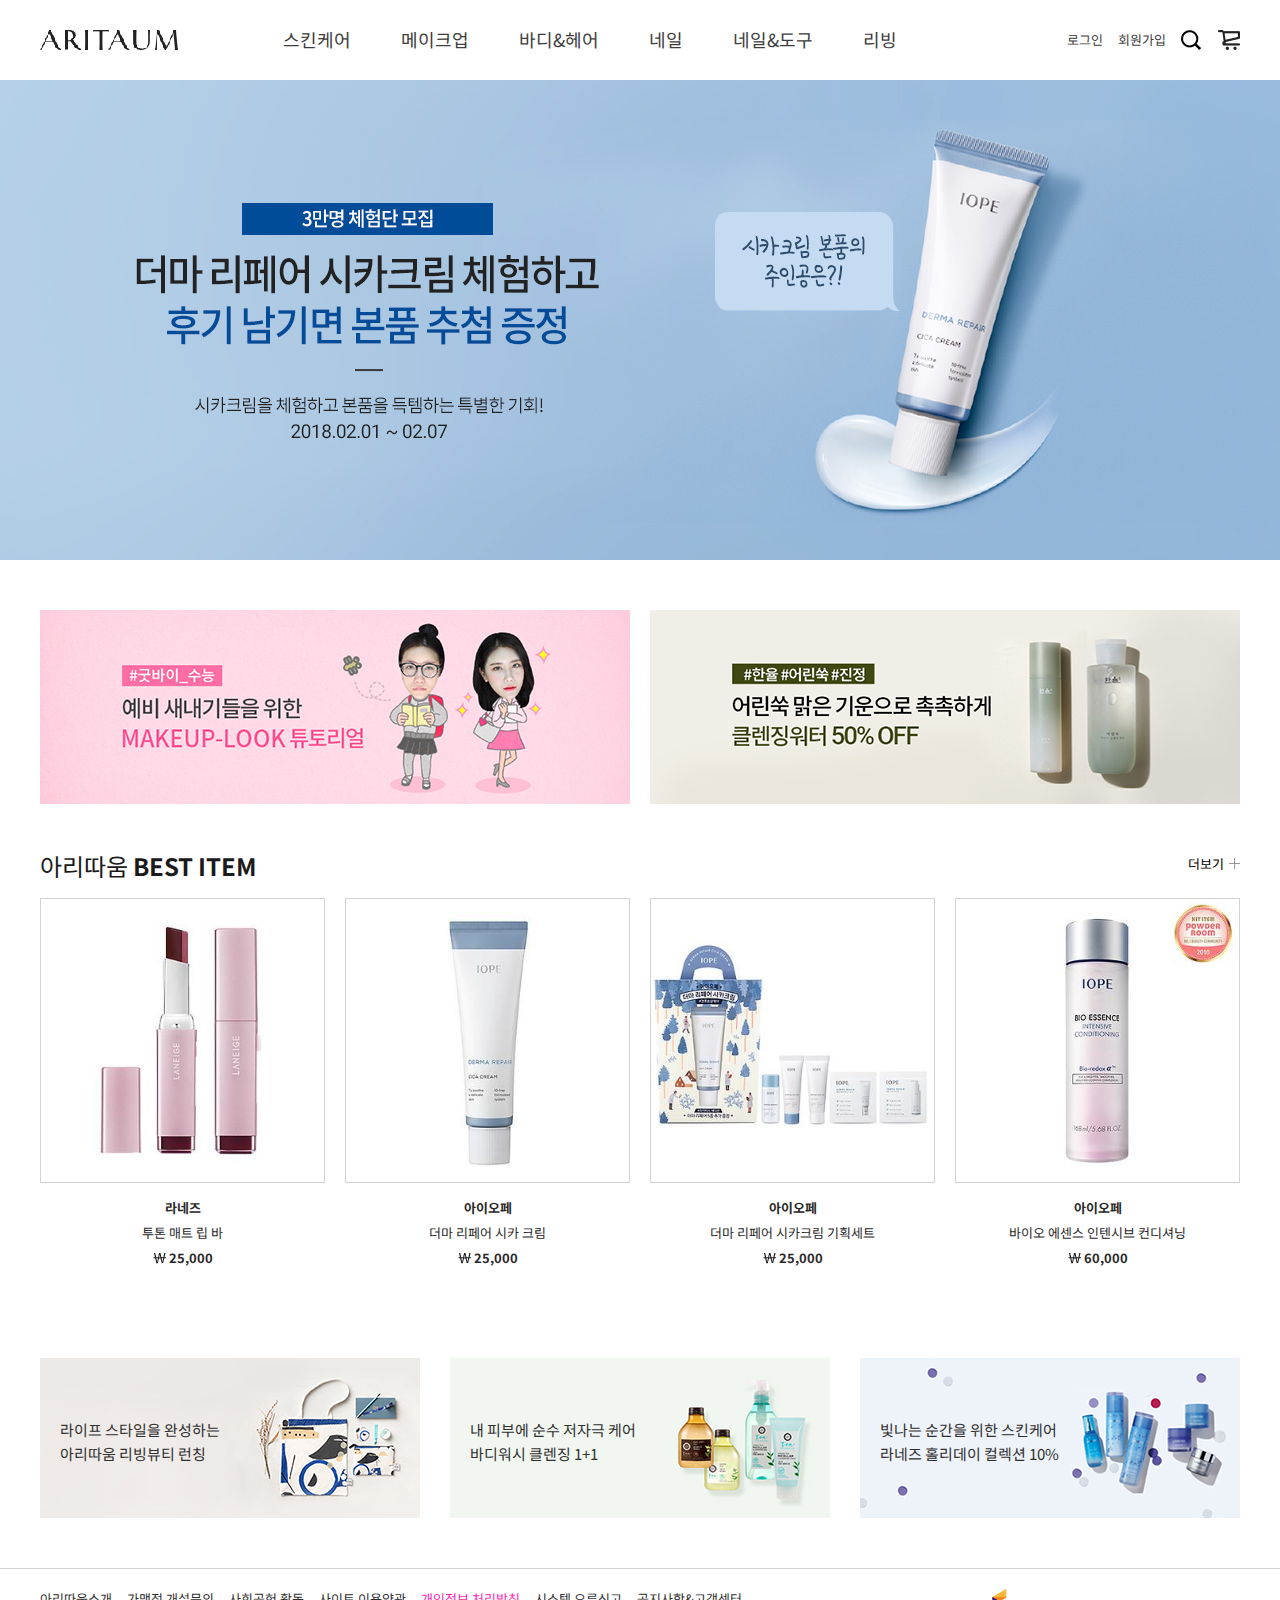
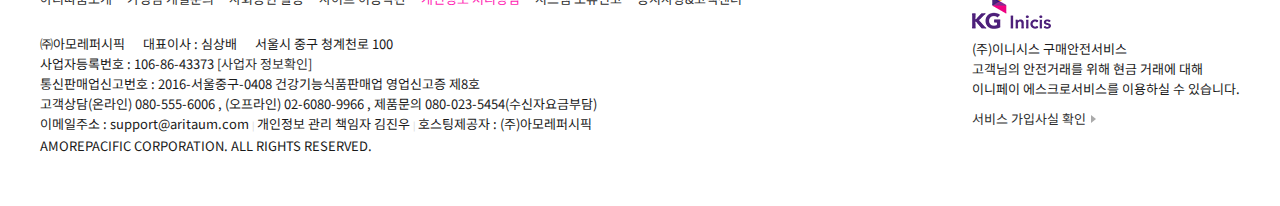
==== index.html @ 472a9163 "first commit" ====
<!DOCTYPE html>
<html lang="en">
<head>
    <meta charset="UTF-8">
    <meta http-equiv="X-UA-Compatible" content="IE=edge">
    <meta name="viewport" content="width=device-width, initial-scale=1.0">
    <title>Document</title>  
    <link rel="preconnect" href="https://fonts.googleapis.com">
    <link rel="preconnect" href="https://fonts.gstatic.com" crossorigin>
    <link href="https://fonts.googleapis.com/css2?family=Noto+Sans+KR:wght@400;500;700&display=swap" rel="stylesheet">
    <!-- 폰트 먼저 링크한 후 css연결해야함 -->
    <link rel="stylesheet" href="./css/style.css">
</head>
<body>
    <div class="wrap">
        <div class="header">
            <!-- 안전사이즈 : 반드시 보여야 하는 영역 -->
            <div class="headerin">
                <h1 class="logo">
                    <a href="#">
                        아리따움
                    </a>
                </h1>
                <div class="gnb"><!--글로벌 네비게이션 바-->
                    <ul>
                        <li><a href="#">스킨케어</a></li>
                        <li><a href="#">메이크업</a></li>
                        <li><a href="#">바디&amp;헤어</a></li>
                        <li><a href="#">네일</a></li>
                        <li><a href="#">네일&amp;도구</a></li>
                        <li><a href="#">리빙</a></li>
                    </ul>
                </div>
                <div class="member">
                    <ul>
                        <li><a href="#">로그인</a></li>
                        <li><a href="#">회원가입</a></li>
                        <li class="btnSc"><a href="#">검색하기</a></li>
                        <li class="btnCart"><a href="#">장바구니</a></li>
                    </ul>
                </div>
            </div><!--.headerin-->
        </div><!--.header-->
        <div class="container">
            <div class="main1">
                <div class="main1Img">
                    <a href="#"><img src="./img/mainSlide.jpg" alt="더마 리페어 시카크림 체험하고 후기 남기면 본품 추첨 증정 "></a>
                </div>
            </div>

            <div class="main2">
                <p>
                    <a href="#"><img src="./img/mainBn2.jpg" alt="예비 새내기들을 위한 메이크업룩 튜토리얼"></a>
                </p>
                <p>
                    <a href="#"><img src="./img/mainBn11.jpg" alt="어린쑥 맑은 기운으로 촉촉하게 클렌징워터 50% OFF"></a>
                </p>
            </div>

            <div class="main3">
                <h2><span>아리따움</span> BEST ITEM</h2>
                <ul>
                    <li>
                        <a href="#">
                            <p class="itemImg"><img src="./img/item01.jpg" alt=""></p>
                            <p class="itemBrand">라네즈</p>
                            <p class="itemName">투톤 매트 립 바</p>
                            <p class="itemPrice">
                                <span><img src="./img/won.png" alt="원"></span>
                                25,000
                            </p>
                        </a>
                    </li>
                    <li>
                        <a href="#">
                            <p class="itemImg"><img src="./img/item02.jpg" alt=""></p>
                            <p class="itemBrand">아이오페</p>
                            <p class="itemName">더마 리페어 시카 크림</p>
                            <p class="itemPrice">
                                <span><img src="./img/won.png" alt="원"></span>
                                25,000
                            </p>
                        </a>
                    </li>
                    <li>
                        <a href="#">
                            <p class="itemImg"><img src="./img/item03.jpg" alt=""></p>
                            <p class="itemBrand">아이오페</p>
                            <p class="itemName">더마 리페어 시카크림 기획세트</p>
                            <p class="itemPrice">
                                <span><img src="./img/won.png" alt="원"></span>
                                25,000
                            </p>
                        </a>
                    </li>
                    <li>
                        <a href="#">
                            <p class="itemImg"><img src="./img/item04.jpg" alt=""></p>
                            <p class="itemBrand">아이오페</p>
                            <p class="itemName">바이오 에센스 인텐시브 컨디셔닝</p>
                            <p class="itemPrice">
                                <span><img src="./img/won.png" alt="원"></span>
                                60,000
                            </p>
                        </a>
                    </li>
                </ul>
                <p class="more">
                    <a href="#">
                        더보기
                    </a>
                </p>
            </div>
            <div class="main4">
                <ul>
                    <li>
                        <a href="#">
                            <p class="m4Img">
                                <img src="./img/mainBn31.jpg" alt="">
                            </p>
                            <p class="m4Txt">
                                라이프 스타일을 완성하는 <br>아리따움 리빙뷰티 런칭
                            </p>
                        </a>
                    </li>
                    <li>
                        <a href="#">
                            <p class="m4Img">
                                <img src="./img/mainBn32.jpg" alt="">
                            </p>
                            <p class="m4Txt">
                                내 피부에 순수 저자극 케어 <br>바디워시&nbsp;클렌징 1+1
                            </p>
                        </a>
                    </li>
                    <li>
                        <a href="#">
                            <p class="m4Img">
                                <img src="./img/mainBn33.jpg" alt="">
                            </p>
                            <p class="m4Txt">
                                빛나는 순간을 위한 스킨케어<br>라네즈 홀리데이 컬렉션 10%
                            </p>
                        </a>
                    </li>
                </ul>
            </div>
        </div><!--.container-->
        <div class="footer">
            <div class="footerIn">
                <div class="fLeft">
                    <div class="fMenu">
                        <ul>
                            <li><a href="#">아리따움소개</a></li>
                            <li><a href="#">가맹점 개설문의</a></li>
                            <li><a href="#">사회공헌 활동</a></li>
                            <li><a href="#">사이트 이용약관</a></li>
                            <li class="point"><a href="#">개인정보 처리방침</a></li>
                            <li><a href="#">시스템 오류신고</a></li>
                            <li><a href="#">공지사항&amp;고객센터</a></li>
                        </ul>
                    </div>
                    <div class="fInfo">
                        <span class="mar">㈜아모레퍼시픽</span>
                        <span class="mar">대표이사 : 심상배</span>
                        서울시 중구 청계천로 100 
                        <br>
                        사업자등록번호 : 106-86-43373 
                        <a href="https://www.naver.com" target="_blank">[사업자 정보확인]</a>
                        <br>
                        통신판매업신고번호 : 2016-서울중구-0408 건강기능식품판매업 영업신고증 제8호
                        <br>
                        고객상담(온라인) 080-555-6006 , (오프라인) 02-6080-9966 , 제품문의 080-023-5454(수신자요금부담)
                        <br>
                        이메일주소 : support@aritaum.com
                        <span class="bar">|</span>
                        개인정보 관리 책임자 김진우
                        <span class="bar">|</span>
                        호스팅제공자 : (주)아모레퍼시픽
                        <br>
                        AMOREPACIFIC CORPORATION. ALL RIGHTS RESERVED.
                    </div>
                </div>
            
                <div class="kg">
                    <p class="kg2">
                        (주)이니시스 구매안전서비스<br>
                        고객님의 안전거래를 위해 현금 거래에 대해<br>
                        이니페이 에스크로서비스를 이용하실 수 있습니다.
                    </p>
                    <p class="kg3">
                        <a href="https://naver.com" target="_blank">
                            서비스 가입사실 확인
                        </a>
                    </p>
                </div>
            </div>
        </div><!--footer-->
    </div><!--.wrap-->
</body>
</html>
---- css/style.css ----
@charset "utf-8";
/* 브라우저 리셋 */
*{
    margin: 0;
    padding: 0;
}
body{
    font-family: 'Noto Sans KR', sans-serif;
    /* 글꼴은 용량이 크기 때문에 최대 2개 정도만 사용하는게 좋음 */
    font-size: 13px;
    line-height: 20px;
    color: rgb(26, 26, 26);
}
ul, ol{
    list-style: none;
}
a{
    text-decoration: none;
}
/* 이미지를 상단기준으로 맞춰줌 */
img{
    vertical-align: top;
    border: 0;
}
/* .브라우저 리셋 */

.wrap{
    width: 100%;
    min-width: 1240px;
    /* 반드시 보여야 하는 최소너비값(안전사이즈)+@ ->보다 화면이 작을시 스크롤이 생김 */
}

.header{
    height: 80px;
}
.headerin{
    width: 1200px;
    height: 80px;
    align-items: center;
    margin-left: auto;
    margin-right: auto;
    display: flex;
    justify-content: space-between;
}
.logo a{
    width: 138px;
    height: 20px;
    display: block;
    background-image: url(../img/logo.gif);
    text-indent : -999000px
}
.headerin .gnb ul{
    display: flex;
}

.gnb li{
    margin-right: 50px;
}
/* a태그의 글자색은 반드시 a태그에서 변경해야함 */
.gnb li a{
    color: rgb(61, 61, 61);
    font-size: 18px;
}
.gnb li a:hover{
    color: rgb(255, 88, 152);
}
.member li a{
    color: rgb(61, 61, 61);
}
.member li a:hover{
    text-decoration: overline;
    /* border-bottom: 1px solid; */
}
.member ul{
    display: flex;
}
.member li{
    margin-left: 15px;
}
.member .btnSc a{
    display: block;
    width: 22px;
    height: 20px;
    background-image: url(../img/icon_search.png);
    text-indent: -9999px;
    background-repeat: no-repeat;
}

.member .btnCart a{
    display: block;
    width: 22px;
    height: 20px;
    background-image :url(../img/icon_cart.png);
    text-indent: -9999px;
    background-repeat: no-repeat;
}

.main1{
    height: 480px;
/* 포지션을 설정하면서 main1의 높이가 0이 되어버렸으므로 이미지의 높이와 같은 높이를 지정해줌 */
    position: relative;
    overflow: hidden;
    /* overflow:hidden 
    내가 보고있는 부분에서 넘어간 부분-> 스크롤 생기지 않음
    main1의 공간 밖의 내용을 보이지않게 설정함 */
    margin-bottom: 50px;
}
.main1Img{
    position: absolute;
    top: 0;
    left: 50%;
    margin-left: -800px;
}
/* 
    ※ .main1Img의 이미지 너비값이 안전사이즈보다 넓음
    그래서 강제로 가운데 배치하기 위해서 position : absolute를 사용함
    .main1의 하나뿐인 자식인 .main1Img가 absolute처리가 되면
    세로높이값이 0으로 처리되므로
    .main1에서 사용할 만큼의 높이값을 강제로 입력함

    ※ 브라우저의 너비보다 더 큰 이미지때문에 아래쪽에 스크롤이 생기므로
    이를 정리하기위해서 main1에 overflow:hidden;을 설정함

    ※이로인해 안전사이즈보다 브라우저 크기가 작아질 경우
    .main1Img의 이미지가 잘려서 표시되므로
    전체영역의 최소너비값(min-width)을 안전사이즈의 너비로 고정함.(wrap)
*/

.main2{
    width: 1200px;
    display: flex;
    justify-content: space-between;
    margin-left: auto;
    margin-right: auto;
    margin-bottom: 50px;
}

.main3{
    width: 1200px;
    margin: 0 auto 80px;
    position: relative;

}
.main3 h2{
    /* 
        css를 시작할 때 바디태그에 적용한 기본줄높이가 20px임
        폰트의 기본 높이값
        폰트 사이즈가 더 커지면 글자가 위, 아래의 영역과 겹쳐지므로
        줄높이도 같이 수정해야함
    */
    font-size: 24px;
    line-height: 24px;
    margin-bottom: 20px;
}
.main3 h2 span{
    font-weight: normal;
}
.main3 ul{
    display: flex;
    justify-content: space-between;
}
.main3 li{
    width: 285px;
    text-align: center;
}
.main3 .itemImg{
    border: 1px solid lightgray;
    margin-bottom: 15px;
}
.main3 li .itemImg img{
    width: 100%;
}

.main3 li .itemBrand{
    color: rgb(41, 40, 40);
    margin-bottom: 5px;
    font-weight: bold;
}
.main3 li .itemName{
    color: rgb(41, 40, 40);
    margin-bottom: 5px;

}
.main3 li .itemPrice{
    color: rgb(41, 40, 40);
    margin-bottom: 5px;
    font-weight: bold;
}

.main3 li .itemPrice span{
    display: inline-block;
    margin-top: 5px;
    vertical-align: top;
}

.main3 .more{
    position: absolute;
    top: 0;
    right: 0;
}
.main3 .more a{
    color: black;
    padding-right: 16px;
    background-image: url(../img/icon_plus.png);
    background-repeat: no-repeat;
    background-position: right center;
}
.main3 .more a span{
    display: inline-block;
    vertical-align: top;
    margin-top: 5px;
    margin-left: 3px;
}

.main4 ul{
    width: 1200px;
    margin: 0 auto 50px;
    display: flex;
    justify-content: space-between;
}

.main4 li{
    position: relative;
    width: 380px;
}

.main4 .m4Txt{
    position: absolute;
    top: 60px;
    left: 20px;
    font-size: 15px;
    line-height: 24px;
    color: rgb(48, 48, 48);
}


.footer{
    padding-top: 20px;
    padding-bottom: 50px;
    /* width: 1600px; */
    /* margin: 0 auto; */
    border-top: 1px solid lightgray;
}

.footer .footerIn{
    width: 1200px;
    margin: 0 auto;
    display: flex;
    justify-content: space-between;
}
.footer a{
    color: rgb(48, 48, 48);
}

.fMenu ul{
    display: flex;
    justify-content: space-between;
}
.fMenu li{
    margin-right: 15px;
    margin-bottom: 25px;
}
.fMenu .point a{
    color: rgb(255, 31, 180);
}
.fInfo .mar{
    margin-right: 15px;
}
.fLeft .bar{
    font-size: 9px;
    color: lightgray;
}


.kg p{
    margin-bottom: 10px;
}
.kg2{
    padding-top: 50px;
    background-image: url(../img/inicis.png);
    background-repeat: no-repeat;
    /* background-position: top left; */
}
.kg3 a{
    padding-right: 10px;
    background-image: url(../img/arrow01.png);
    background-repeat: no-repeat;
    background-position: right center;
}
.kg3 a span{
    display: inline-block;
    vertical-align: top;
    margin-top: 5px;
    margin-left: 3px;
}
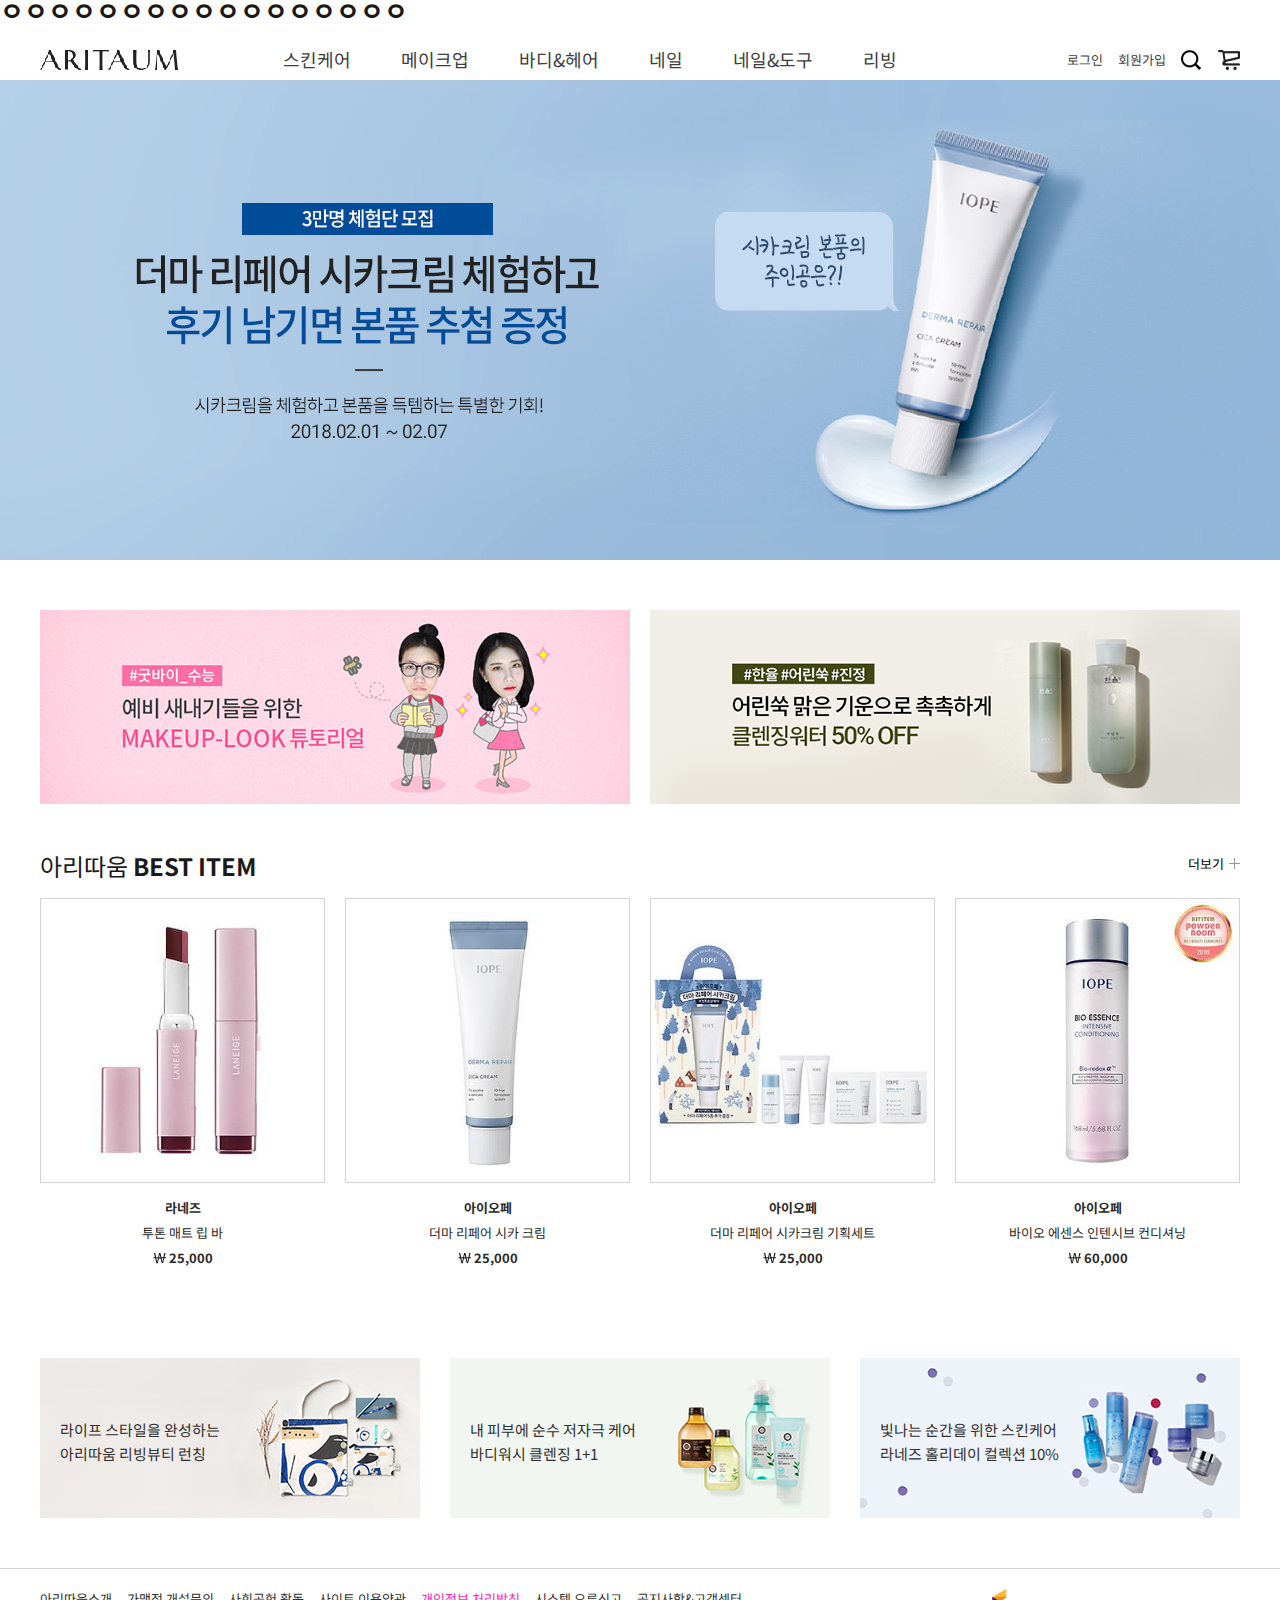
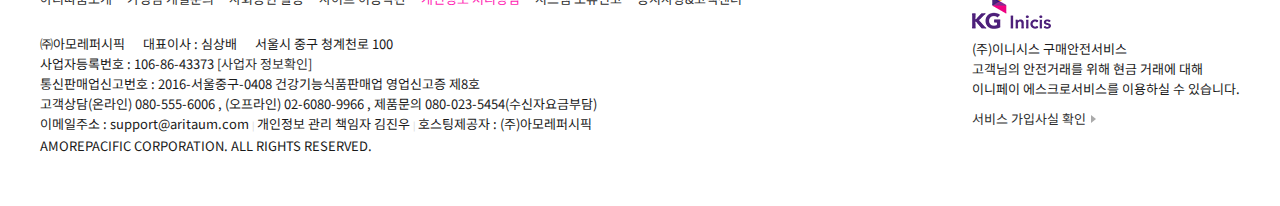
==== commit c11574c7: "freshman first commit" ====
--- a/index.html
+++ b/index.html
@@ -14,6 +14,7 @@
 <body>
     <div class="wrap">
         <div class="header">
+            <h1>ㅇㅇㅇㅇㅇㅇㅇㅇㅇㅇㅇㅇㅇㅇㅇㅇㅇ</h1>
             <!-- 안전사이즈 : 반드시 보여야 하는 영역 -->
             <div class="headerin">
                 <h1 class="logo">
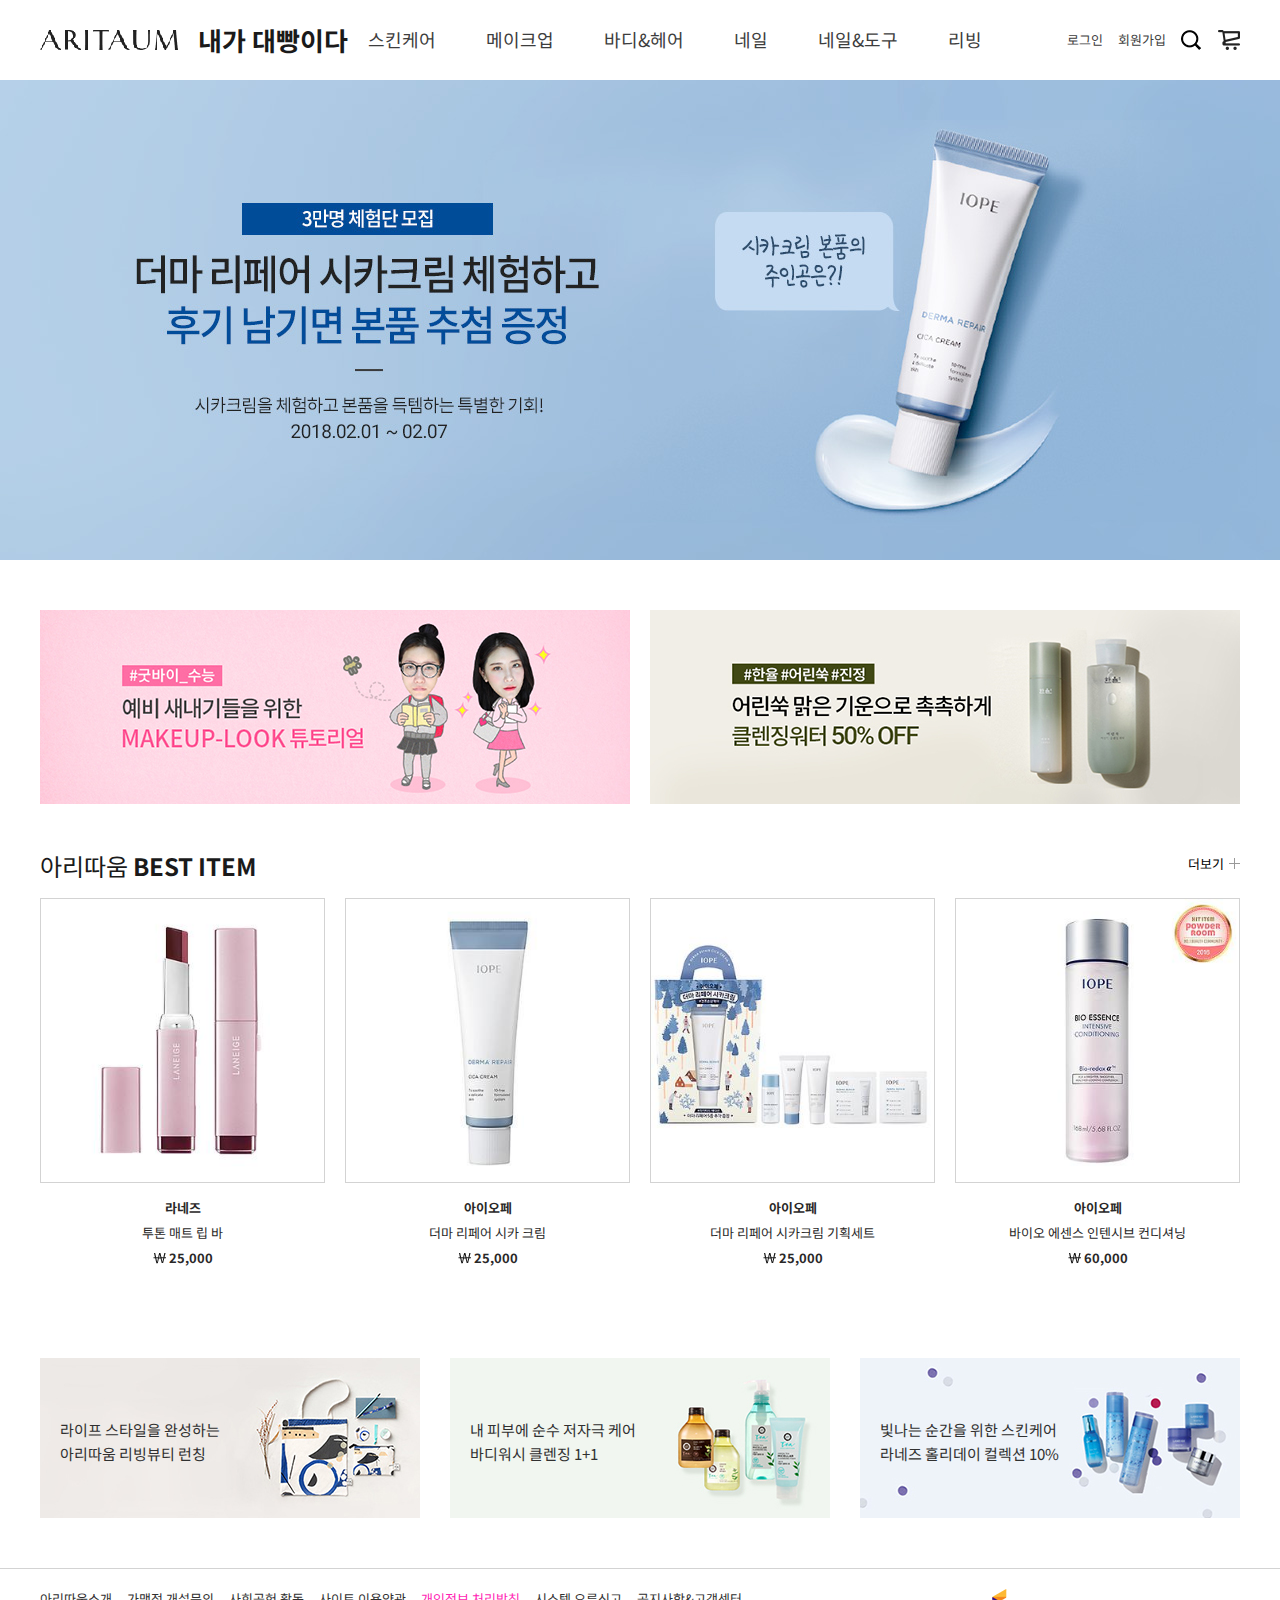
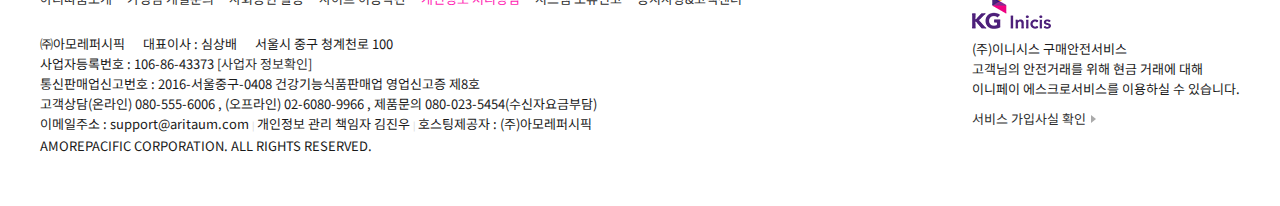
==== commit 18f5932b: "second commit" ====
--- a/index.html
+++ b/index.html
@@ -14,7 +14,6 @@
 <body>
     <div class="wrap">
         <div class="header">
-            <h1>ㅇㅇㅇㅇㅇㅇㅇㅇㅇㅇㅇㅇㅇㅇㅇㅇㅇ</h1>
             <!-- 안전사이즈 : 반드시 보여야 하는 영역 -->
             <div class="headerin">
                 <h1 class="logo">
@@ -22,6 +21,7 @@
                         아리따움
                     </a>
                 </h1>
+                <h1>내가 대빵이다</h1>
                 <div class="gnb"><!--글로벌 네비게이션 바-->
                     <ul>
                         <li><a href="#">스킨케어</a></li>
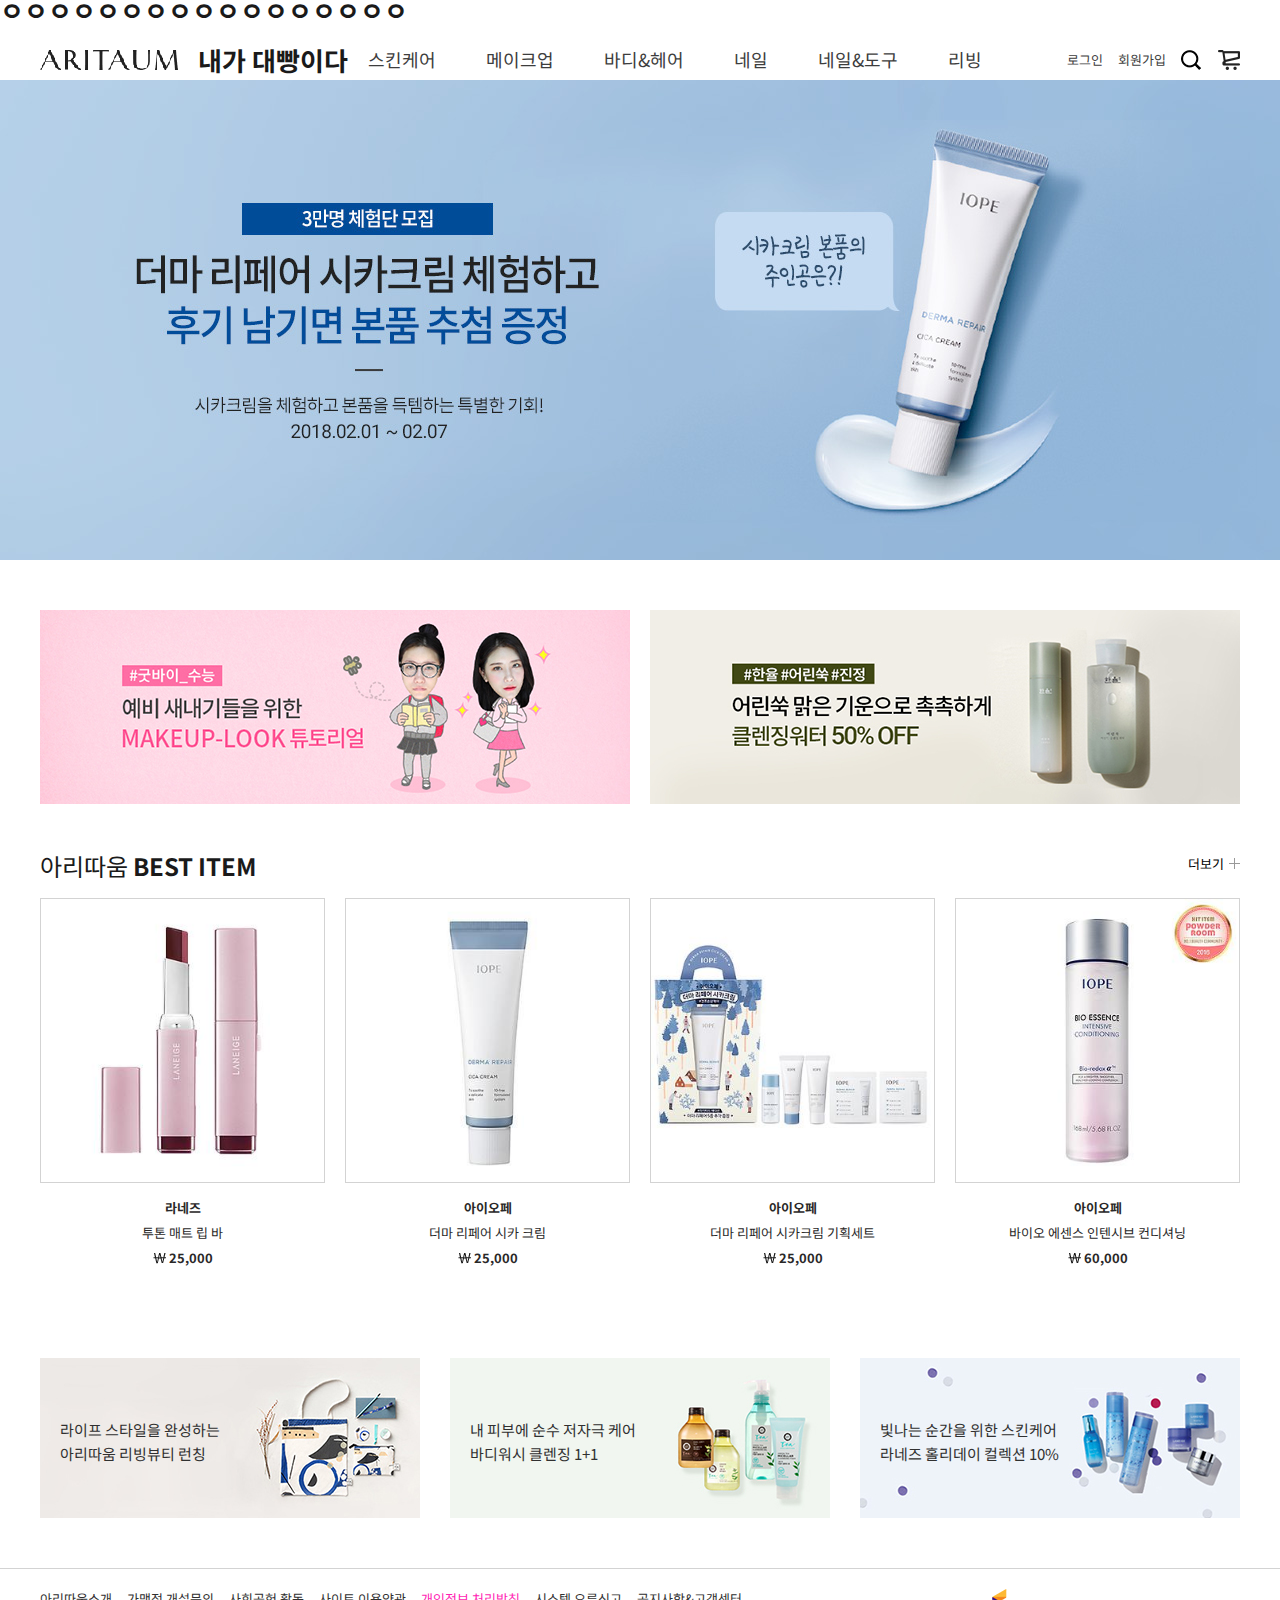
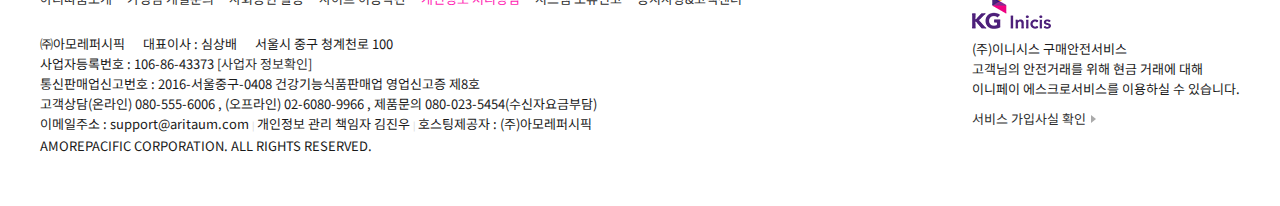
==== commit 850fb05d: "Merge branch 'master' of https://github.com/whskfo02/company-project" ====
--- a/index.html
+++ b/index.html
@@ -14,6 +14,7 @@
 <body>
     <div class="wrap">
         <div class="header">
+            <h1>ㅇㅇㅇㅇㅇㅇㅇㅇㅇㅇㅇㅇㅇㅇㅇㅇㅇ</h1>
             <!-- 안전사이즈 : 반드시 보여야 하는 영역 -->
             <div class="headerin">
                 <h1 class="logo">
